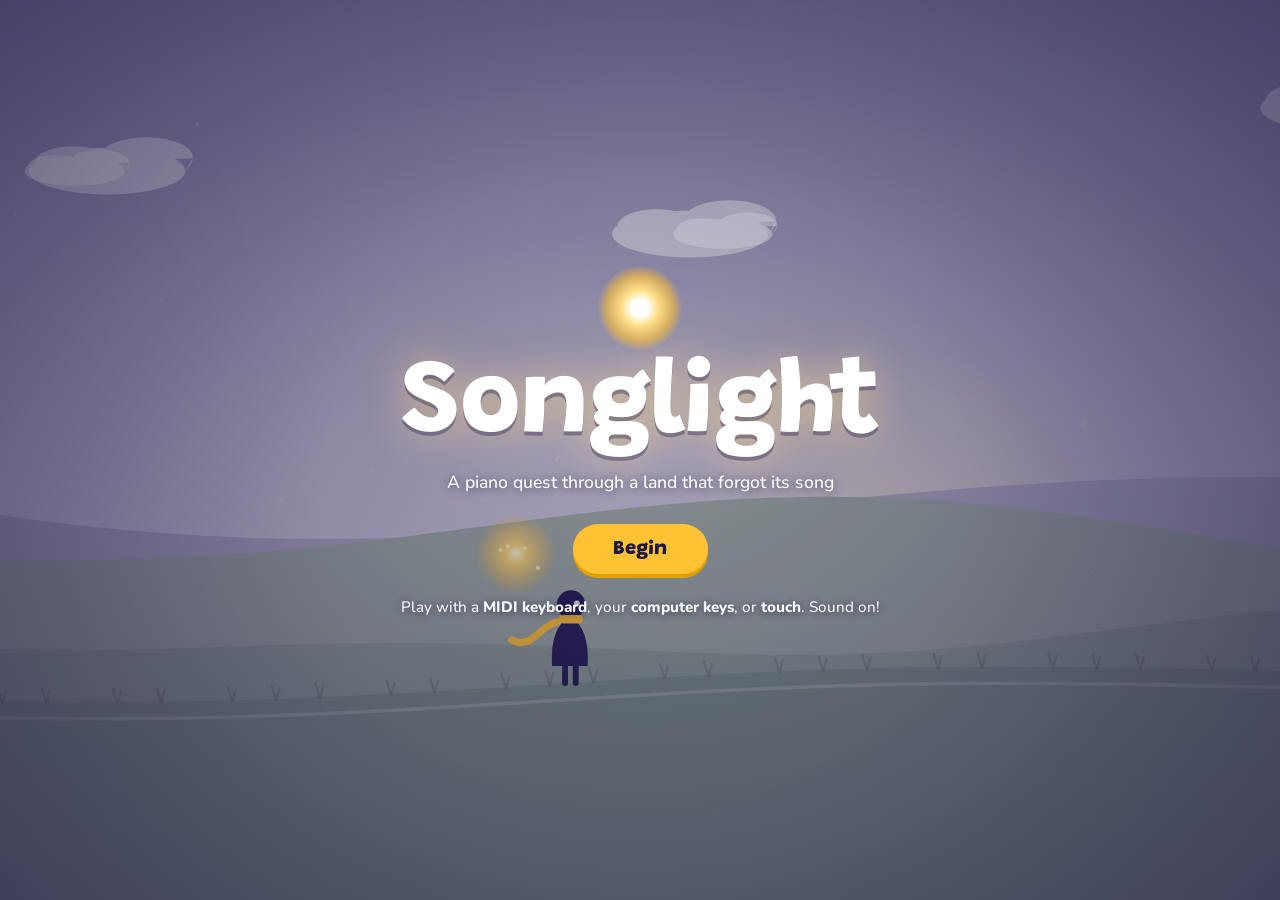
==== index.html @ ca445609 "Songlight prototype: Realm 1 and first four lessons of Realm 2 Recovered from the published artifact" ====
<!doctype html>
<html lang="en">
<meta charset="utf-8">
<meta name="viewport" content="width=device-width, initial-scale=1, viewport-fit=cover">
<title>Songlight</title>
<meta name="description" content="A piano adventure: explore a silent land and wake it up, one song at a time.">
<link rel="preconnect" href="https://fonts.googleapis.com">
<link rel="preconnect" href="https://fonts.gstatic.com" crossorigin>
<link rel="stylesheet" href="https://fonts.googleapis.com/css2?family=Grandstander:wght@600;700;800&family=Nunito:wght@500;700;800&family=Noto+Music&display=swap">
<link rel="stylesheet" href="style.css">

<canvas id="world" aria-label="The world of Songlight. Walk with the arrow keys, or low and high piano keys."></canvas>

<div class="hud" hidden>
  <div class="hud-left">
    <p class="realm-level"></p>
    <p class="realm-name"></p>
    <div class="progress-dots" aria-label="Places awakened"></div>
    <button class="clue-chip" title="Hear the clue again"></button>
  </div>
  <div class="hud-right">
    <button class="icon-btn" id="btn-map" aria-label="World map" title="World map">
      <svg viewBox="0 0 24 24" aria-hidden="true"><path d="M9 4 3 6v14l6-2 6 2 6-2V4l-6 2-6-2Zm0 0v14m6-12v14" fill="none" stroke="currentColor" stroke-width="2" stroke-linejoin="round"/></svg>
    </button>
    <button class="icon-btn" id="btn-settings" aria-label="Settings" title="Settings">
      <svg viewBox="0 0 24 24" aria-hidden="true"><path d="M4 7h10M18 7h2M4 17h4M12 17h8" stroke="currentColor" stroke-width="2" stroke-linecap="round"/><circle cx="16" cy="7" r="2.2" fill="none" stroke="currentColor" stroke-width="2"/><circle cx="10" cy="17" r="2.2" fill="none" stroke="currentColor" stroke-width="2"/></svg>
      <span class="midi-dot" aria-hidden="true"></span>
    </button>
  </div>
</div>

<div id="lumo" class="lumo" hidden role="status" aria-live="polite">
  <div class="lumo-orb" aria-hidden="true"></div>
  <div class="lumo-text"><p></p><div class="lumo-actions" hidden></div></div>
  <span class="lumo-more" aria-hidden="true">▸</span>
</div>

<section id="title" class="overlay title">
  <div class="title-inner">
    <div class="title-orb" aria-hidden="true"></div>
    <h1>Songlight</h1>
    <p class="tag">A piano quest through a land that forgot its song</p>
    <button class="btn primary big" id="btn-begin">Begin</button>
    <p class="inputs">Play with a <b>MIDI keyboard</b>, your <b>computer keys</b>, or <b>touch</b>. Sound on!</p>
  </div>
</section>

<section id="lesson" class="overlay lesson" hidden aria-label="Lesson">
  <div class="sheet">
    <header class="l-head">
      <button class="icon-btn l-close" aria-label="Back to the world" title="Back to the world (Esc)">
        <svg viewBox="0 0 24 24" aria-hidden="true"><path d="M15 5l-7 7 7 7" fill="none" stroke="currentColor" stroke-width="2.4" stroke-linecap="round" stroke-linejoin="round"/></svg>
      </button>
      <div class="l-titles"><p class="eyebrow"></p><h2 class="l-title"></h2></div>
      <ol class="l-steps" aria-label="Lesson stages"><li data-s="learn">Learn</li><li data-s="practice">Practice</li><li data-s="perform">Perform</li></ol>
    </header>
    <main class="l-body"></main>
    <footer class="l-piano"><div class="piano" id="lesson-piano"></div></footer>
  </div>
</section>

<section id="map" class="overlay map" hidden aria-label="World map">
  <div class="panel map-panel">
    <header class="panel-head"><h2>The World of Songlight</h2><button class="icon-btn" data-close aria-label="Close map">✕</button></header>
    <div class="map-body">
      <div class="map-art"><svg id="map-svg" viewBox="0 0 1000 540" role="group" aria-label="Realms"></svg></div>
      <div class="realm-card"></div>
    </div>
  </div>
</section>

<section id="settings" class="overlay settings" hidden aria-label="Settings">
  <div class="panel settings-panel">
    <header class="panel-head"><h2>Settings</h2><button class="icon-btn" data-close aria-label="Close settings">✕</button></header>
    <div class="set-group">
      <h3>Piano input</h3>
      <p id="midi-status" class="midi-status">Not connected yet</p>
      <button class="chip-btn" id="set-midi">Look for a MIDI keyboard</button>
      <p class="small">Computer keys: bottom row <kbd>Z</kbd>–<kbd>/</kbd> plays C3–E4, top row <kbd>Q</kbd>–<kbd>]</kbd> plays C4–G5, and the rows above them play the black keys.</p>
    </div>
    <div class="set-group">
      <h3>Keyboard labels</h3>
      <label class="toggle"><input type="checkbox" id="set-letters"> Show note names on white keys</label>
      <label class="toggle"><input type="checkbox" id="set-computer"> Show computer-key letters</label>
    </div>
    <div class="set-group">
      <h3>How strict is a “correct” performance?</h3>
      <div class="radio-row">
        <label><input type="radio" name="strict" value="gentle"> Gentle <span>80% of notes</span></label>
        <label><input type="radio" name="strict" value="standard"> Standard <span>90%, ≤2 slips</span></label>
        <label><input type="radio" name="strict" value="strict"> Strict <span>every note</span></label>
      </div>
    </div>
    <div class="set-group">
      <h3>Volume</h3>
      <input type="range" id="set-volume" min="0" max="100" aria-label="Volume">
    </div>
    <div class="set-group">
      <button class="btn ghost danger" id="set-reset">Start over</button>
    </div>
  </div>
</section>

<script src="js/music.js"></script>
<script src="js/sound.js"></script>
<script src="js/input.js"></script>
<script src="js/piano.js"></script>
<script src="js/notation.js"></script>
<script src="js/engine.js"></script>
<script src="js/reward.js"></script>
<script src="js/curriculum.js"></script>
<script src="js/world.js"></script>
<script src="js/lesson.js"></script>
<script src="js/game.js"></script>
</html>
---- style.css ----
/* Songlight commits to one look: a bright storybook world at night-blue edges. */
:root {
  --ink: #1c1745;
  --ink-2: #3a3470;
  --muted: #6c6892;
  --paper: #f6f4ff;
  --card: #ffffff;
  --line: #e2ddf6;
  --gold: #ffc233;
  --gold-deep: #e0a100;
  --teal: #14b8a6;
  --coral: #ff5d73;
  --violet: #7b5cff;
  --sky: #3d8bff;
  --display: 'Grandstander', 'Trebuchet MS', system-ui, sans-serif;
  --body: 'Nunito', system-ui, -apple-system, 'Segoe UI', sans-serif, 'Noto Music';
  --music: 'Noto Music', 'Segoe UI Symbol', 'Apple Symbols', serif;
  color-scheme: light;
}

* { box-sizing: border-box; }
[hidden] { display: none !important; }
html, body { height: 100%; }
body {
  margin: 0; overflow: hidden;
  background: #1c1745; color: var(--ink);
  font: 500 16px/1.5 var(--body);
  -webkit-tap-highlight-color: transparent;
}
button { font: inherit; color: inherit; cursor: pointer; }
button:disabled { cursor: not-allowed; }
:focus-visible { outline: 3px solid var(--sky); outline-offset: 2px; }
kbd { font: 700 0.8em var(--body); background: var(--paper); border: 1px solid var(--line); border-bottom-width: 2px; border-radius: 5px; padding: 0 5px; }
b { font-weight: 800; }
.small { font-size: 0.86rem; color: var(--muted); }

#world { position: fixed; inset: 0; width: 100%; height: 100%; display: block; touch-action: none; }

/* ---------- buttons */
.btn {
  border: 0; border-radius: 999px; padding: 0.7em 1.4em;
  font: 800 1rem var(--display); letter-spacing: 0.01em;
  transition: transform 0.12s, box-shadow 0.12s, background 0.2s;
}
.btn.primary { background: var(--gold); color: var(--ink); box-shadow: 0 4px 0 var(--gold-deep); }
.btn.primary:hover:not(:disabled) { transform: translateY(-1px); box-shadow: 0 5px 0 var(--gold-deep); }
.btn.primary:active:not(:disabled) { transform: translateY(3px); box-shadow: 0 1px 0 var(--gold-deep); }
.btn.primary:disabled { background: #e6e2f3; color: #a19cbf; box-shadow: 0 4px 0 #d3cdea; }
.btn.ghost { background: transparent; color: var(--ink-2); box-shadow: inset 0 0 0 2px var(--line); }
.btn.ghost:hover { box-shadow: inset 0 0 0 2px var(--ink-2); }
.btn.big { font-size: 1.25rem; padding: 0.75em 2em; }
.btn.small { font-size: 0.85rem; padding: 0.45em 1em; }
.btn.danger { color: #c2334a; }
.btn.ready { animation: nudge 1.4s ease-in-out infinite; }
.btn.running { background: var(--coral); color: #fff; box-shadow: 0 4px 0 #c2334a; }
@keyframes nudge { 0%, 100% { transform: none; } 50% { transform: translateY(-3px); } }

.icon-btn {
  position: relative; display: grid; place-items: center;
  width: 44px; height: 44px; border-radius: 14px; border: 0;
  background: rgba(28, 23, 69, 0.55); color: #fff; backdrop-filter: blur(6px);
}
.icon-btn svg { width: 22px; height: 22px; }
.icon-btn:hover { background: rgba(28, 23, 69, 0.8); }
.chip-btn {
  border: 0; border-radius: 999px; padding: 0.35em 0.95em;
  background: #ece8ff; color: var(--ink-2); font: 800 0.9rem var(--body);
}
.chip-btn:hover { background: #ddd6ff; }

/* ---------- HUD */
.hud {
  position: fixed; inset: 0 0 auto 0; z-index: 5; pointer-events: none;
  display: flex; justify-content: space-between; align-items: flex-start; gap: 12px;
  padding: calc(14px + env(safe-area-inset-top, 0px)) 16px 0;
}
.hud > * { pointer-events: auto; }
.hud-left { color: #fff; text-shadow: 0 1px 8px rgba(20, 16, 50, 0.45); max-width: min(420px, 70vw); }
.realm-level { margin: 0; font: 800 0.7rem var(--body); letter-spacing: 0.14em; text-transform: uppercase; opacity: 0.85; }
.realm-name { margin: 0; font: 800 clamp(1.2rem, 3vw, 1.6rem)/1.1 var(--display); }
.progress-dots { display: flex; gap: 5px; margin: 8px 0 10px; flex-wrap: wrap; }
.progress-dots span { width: 9px; height: 9px; border-radius: 50%; background: rgba(255, 255, 255, 0.35); }
.progress-dots span.on { background: var(--gold); box-shadow: 0 0 8px var(--gold); }
.clue-chip {
  border: 0; text-align: left; border-radius: 12px; padding: 6px 12px;
  background: rgba(28, 23, 69, 0.45); color: #fff; font: 700 0.85rem/1.35 var(--body);
  backdrop-filter: blur(6px); opacity: 0.8; transition: opacity 0.2s;
}
.clue-chip:hover { opacity: 1; }
.clue-chip span { color: var(--gold); }
.hud-right { display: flex; gap: 8px; }
.midi-dot { position: absolute; right: 7px; top: 7px; width: 8px; height: 8px; border-radius: 50%; background: transparent; }
.midi-dot.ok { background: #5ff0a0; box-shadow: 0 0 6px #5ff0a0; }

/* ---------- Lumo */
.lumo {
  position: fixed; z-index: 6; left: 50%; transform: translateX(-50%);
  bottom: calc(18px + env(safe-area-inset-bottom, 0px));
  width: min(640px, calc(100% - 32px));
  display: flex; gap: 14px; align-items: flex-start;
  padding: 16px 18px; border-radius: 22px;
  background: rgba(255, 255, 255, 0.94); box-shadow: 0 12px 40px rgba(28, 23, 69, 0.3);
  cursor: pointer; transition: opacity 0.6s;
}
.lumo.fade { opacity: 0.35; }
.lumo.fade:hover { opacity: 1; }
.lumo-orb, .orb {
  flex: none; width: 38px; height: 38px; border-radius: 50%;
  background: radial-gradient(circle at 45% 40%, #fff 0 18%, #ffe08a 35%, rgba(255, 194, 51, 0.7) 60%, rgba(255, 194, 51, 0) 72%);
  animation: bob 3s ease-in-out infinite;
}
@keyframes bob { 50% { transform: translateY(-4px) scale(1.05); } }
.lumo-text { flex: 1; min-width: 0; }
.lumo-text p { margin: 0; font-size: 1.05rem; line-height: 1.5; }
.lumo-text p.in { animation: rise 0.45s ease-out; }
@keyframes rise { from { opacity: 0; transform: translateY(6px); } }
.lumo-actions { margin-top: 10px; display: flex; gap: 8px; }
.lumo-more { align-self: flex-end; color: var(--muted); font-size: 1.2rem; visibility: hidden; animation: blink 1s steps(2) infinite; }
.lumo.more .lumo-more { visibility: visible; }
@keyframes blink { 50% { opacity: 0; } }

/* ---------- overlays */
.overlay { position: fixed; inset: 0; z-index: 10; }
.title {
  display: grid; place-items: center; padding: 16px;
  background: radial-gradient(ellipse at 50% 45%, rgba(28, 23, 69, 0.15), rgba(28, 23, 69, 0.55));
}
.title-inner { text-align: center; color: #fff; max-width: 520px; }
.title-orb {
  width: 84px; height: 84px; margin: 0 auto 8px; border-radius: 50%;
  background: radial-gradient(circle, #fff 0 14%, #ffe08a 30%, rgba(255, 194, 51, 0.6) 55%, rgba(255, 194, 51, 0) 72%);
  animation: bob 3s ease-in-out infinite;
}
.title h1 {
  margin: 0; font: 800 clamp(3.2rem, 11vw, 6.5rem)/0.95 var(--display); letter-spacing: -0.01em;
  color: #fff; text-shadow: 0 4px 0 rgba(28, 23, 69, 0.35), 0 0 40px rgba(255, 220, 140, 0.6);
}
.title .tag { margin: 12px 0 28px; font-size: 1.1rem; text-wrap: balance; text-shadow: 0 1px 8px rgba(28, 23, 69, 0.6); }
.title .inputs { margin-top: 22px; font-size: 0.95rem; opacity: 0.95; text-shadow: 0 1px 8px rgba(28, 23, 69, 0.7); }

.lesson { background: rgba(20, 16, 50, 0.5); backdrop-filter: blur(8px); display: flex; padding: 16px; padding-block: max(16px, env(safe-area-inset-top, 0px)) max(16px, env(safe-area-inset-bottom, 0px)); }
.sheet {
  margin: auto; width: min(1120px, 100%); height: 100%; max-height: 900px;
  display: grid; grid-template-rows: auto 1fr auto; overflow: hidden;
  background: var(--paper); border-radius: 28px; box-shadow: 0 30px 80px rgba(0, 0, 0, 0.35);
}
.l-head {
  display: flex; align-items: center; gap: 14px; padding: 14px 18px;
  border-bottom: 1px solid var(--line); background: var(--card);
}
.l-head .icon-btn { background: var(--paper); color: var(--ink); }
.l-head .icon-btn:hover { background: #ece8ff; }
.l-titles { flex: 1; min-width: 0; }
.eyebrow, .kicker { margin: 0; font: 800 0.72rem var(--body); letter-spacing: 0.12em; text-transform: uppercase; color: var(--violet); }
.l-title { margin: 0; font: 800 clamp(1.3rem, 3vw, 1.75rem)/1.15 var(--display); text-wrap: balance; }
.l-steps { display: flex; gap: 4px; margin: 0; padding: 4px; list-style: none; background: var(--paper); border-radius: 999px; }
.l-steps li { padding: 4px 12px; border-radius: 999px; font: 800 0.8rem var(--body); color: var(--muted); }
.l-steps li.on { background: var(--ink); color: #fff; }
.l-body { overflow-y: auto; padding: 20px clamp(16px, 3vw, 32px); min-height: 0; }
.l-piano { padding: 10px 12px 14px; background: linear-gradient(#2a2360, #1c1745); }

/* ---------- piano */
.piano { position: relative; height: clamp(104px, 19vh, 176px); user-select: none; touch-action: none; }
.key { position: absolute; top: 0; display: flex; flex-direction: column; align-items: center; justify-content: flex-end; }
.key.white {
  height: 100%; z-index: 1; padding-bottom: 8px;
  background: linear-gradient(#fff 70%, #f1eefb); border: 1px solid #c9c2e6; border-top: 0;
  border-radius: 0 0 9px 9px; box-shadow: inset 0 -5px 0 #e4dff5;
}
.key.black {
  height: 61%; z-index: 2; padding-bottom: 6px;
  background: linear-gradient(#3b336f, #1f1947); border-radius: 0 0 6px 6px;
  box-shadow: inset 0 -4px 0 #0f0b2b, 0 2px 3px rgba(0, 0, 0, 0.35);
}
.key .lbl { font: 800 clamp(0.55rem, 1.3vw, 0.8rem) var(--body); color: #9c96bd; pointer-events: none; }
.key.middle-c .lbl { color: var(--ink); }
.key.middle-c::after { content: ''; position: absolute; bottom: 3px; width: 5px; height: 5px; border-radius: 50%; background: var(--gold-deep); }
.key .ck { position: absolute; top: 6px; font: 700 0.62rem var(--body); color: #b3add0; pointer-events: none; }
.key.black .ck { color: #8f88c0; }
.key .badge {
  display: none; place-items: center; width: clamp(18px, 2.4vw, 26px); height: clamp(18px, 2.4vw, 26px); margin-bottom: 6px;
  border-radius: 50%; background: var(--fc); color: #fff; font: 800 clamp(0.7rem, 1.4vw, 0.9rem) var(--display); pointer-events: none;
}
.key.hint .badge:not(:empty) { display: grid; }
.key.white.down { background: linear-gradient(#e9e4ff, #ddd6ff); box-shadow: inset 0 -2px 0 #cfc6f5; }
.key.black.down { background: linear-gradient(#5a50a0, #3a3170); box-shadow: inset 0 -1px 0 #0f0b2b; }
.key.white.hint { background: linear-gradient(#fff, color-mix(in srgb, var(--fc) 38%, #fff)); box-shadow: inset 0 0 0 3px var(--fc), inset 0 -5px 0 color-mix(in srgb, var(--fc) 50%, #fff); }
.key.black.hint { background: linear-gradient(color-mix(in srgb, var(--fc) 70%, #1f1947), var(--fc)); box-shadow: 0 0 12px var(--fc); }
.key.hint.lh .badge { border-radius: 7px; }
.key.white.glow { background: linear-gradient(#fff, #ffe7a3); box-shadow: inset 0 0 0 2px var(--gold), inset 0 -5px 0 #ffd66b; }
.key.black.glow { background: linear-gradient(#ffd66b, #e0a100); }
.key.white.glow2 { background: linear-gradient(#fff, #cfe6ff); }
.key.black.glow2 { background: linear-gradient(#ff8fa0, #ff5d73); }
.key.white.glow3 { background: linear-gradient(#fff, #ffd9e8); }
.key.black.glow3 { background: linear-gradient(#5ee0d0, #14b8a6); }
.key.white.found { background: linear-gradient(#fff, #bff3e8); box-shadow: inset 0 0 0 2px var(--teal); }
.key.black.found { background: linear-gradient(#5ee0d0, #14b8a6); }
.key.white.lit { background: linear-gradient(#fff, #cfe0ff); }
.key.black.lit { background: linear-gradient(#7aa9ff, #3d6fd1); }
.key.good { animation: good 0.42s ease-out; }
.key.bad { animation: bad 0.42s ease-out; }
@keyframes good { 0% { box-shadow: 0 0 0 0 rgba(20, 184, 166, 0.9), inset 0 0 0 40px rgba(20, 184, 166, 0.55); } 100% { box-shadow: 0 0 0 14px rgba(20, 184, 166, 0), inset 0 0 0 40px rgba(20, 184, 166, 0); } }
@keyframes bad { 0% { box-shadow: inset 0 0 0 40px rgba(255, 93, 115, 0.6); } 100% { box-shadow: inset 0 0 0 40px rgba(255, 93, 115, 0); } }

/* ---------- teach */
.teach { display: flex; flex-direction: column; gap: 18px; max-width: 760px; margin: 0 auto; min-height: 100%; }
.say-row { display: flex; gap: 14px; align-items: flex-start; }
.say { margin: 0; font: 600 clamp(1.1rem, 2.4vw, 1.4rem)/1.5 var(--body); text-wrap: pretty; }
.say b { color: var(--ink); background: linear-gradient(transparent 60%, #ffe08a 60%); }
.widget { display: flex; flex-direction: column; align-items: center; gap: 14px; flex: 1; justify-content: center; }
.teach-nav { display: flex; align-items: center; justify-content: space-between; gap: 12px; padding-top: 6px; }
.teach-nav .next { margin-left: auto; }
.dots { display: flex; gap: 6px; flex-wrap: wrap; justify-content: center; }
.dots span { width: 8px; height: 8px; border-radius: 50%; background: var(--line); }
.dots .d-done { background: var(--violet); }
.dots .d-now { background: var(--gold); transform: scale(1.35); }
.feedback { margin: 0; min-height: 1.5em; font-weight: 800; color: var(--ink-2); text-align: center; }
.look { margin: 0; color: var(--muted); font-weight: 700; }

.choices { display: flex; flex-wrap: wrap; gap: 10px; justify-content: center; }
.choice {
  min-width: 120px; padding: 14px 22px; border-radius: 18px; border: 0;
  background: var(--card); box-shadow: inset 0 0 0 2px var(--line), 0 3px 0 var(--line);
  font: 800 1.15rem var(--display); transition: transform 0.12s;
}
.choice:hover:not(:disabled) { transform: translateY(-2px); box-shadow: inset 0 0 0 2px var(--violet), 0 3px 0 var(--line); }
.choice.right { background: #d8f7f1; box-shadow: inset 0 0 0 3px var(--teal); color: #0b6b60; }
.choice.wrong { background: #ffe3e7; color: #b23a4d; animation: shake 0.35s; }
.choice:disabled:not(.right) { opacity: 0.55; }
@keyframes shake { 25% { transform: translateX(-5px); } 75% { transform: translateX(5px); } }

.pips { display: flex; gap: 8px; justify-content: center; }
.pip { width: 14px; height: 14px; border-radius: 50%; background: var(--line); transition: background 0.3s, box-shadow 0.3s; }
.pip.on { background: var(--gold); box-shadow: 0 0 10px var(--gold); }
.pips.big .pip { width: 20px; height: 20px; }

.targets { display: flex; flex-wrap: wrap; gap: 8px; justify-content: center; }
.tchip { min-width: 44px; padding: 6px 10px; text-align: center; border-radius: 12px; background: var(--card); box-shadow: inset 0 0 0 2px var(--line); font: 800 1.1rem var(--display); color: var(--muted); }
.tchip.got { background: #d8f7f1; box-shadow: inset 0 0 0 2px var(--teal); color: #0b6b60; }

.hands { display: flex; gap: clamp(12px, 5vw, 48px); justify-content: center; flex-wrap: wrap; }
.hands figure { margin: 0; text-align: center; }
.hands svg { width: clamp(130px, 22vw, 190px); height: auto; }
.hands .palm { fill: #ffd9c2; stroke: #e9b597; stroke-width: 2; }
.hands .fnum { fill: #fff; font: 800 15px var(--display); }
.hands figcaption { font: 800 0.95rem var(--display); color: var(--muted); }

.lowhigh, .legend { display: flex; gap: 12px; flex-wrap: wrap; justify-content: center; }
.lg { padding: 6px 14px; border-radius: 999px; font-weight: 800; }
.lg2 { background: #ffe3e7; color: #b23a4d; }
.lg3 { background: #d8f7f1; color: #0b6b60; }
.alphabet { display: flex; gap: 6px; flex-wrap: wrap; justify-content: center; }
.alphabet span { width: 48px; height: 56px; display: grid; place-items: center; border-radius: 14px; background: var(--card); box-shadow: inset 0 0 0 2px var(--line); font: 800 1.6rem var(--display); }
.alphabet .again { background: transparent; box-shadow: none; color: var(--muted); }

.values { display: flex; gap: 12px; flex-wrap: wrap; justify-content: center; }
.value {
  display: flex; flex-direction: column; align-items: center; gap: 2px; width: 150px; padding: 12px;
  border: 0; border-radius: 20px; background: var(--card); box-shadow: inset 0 0 0 2px var(--line), 0 3px 0 var(--line);
}
.value .glyph { font: 2.8rem/1.1 var(--music); height: 1.3em; }
.value b { font: 800 1rem var(--display); }
.value span:not(.glyph) { color: var(--muted); font-weight: 700; font-size: 0.9rem; }
.value em { font-style: normal; color: var(--violet); font-weight: 800; }
.value.playing { animation: pop 0.5s; }
@keyframes pop { 40% { transform: scale(1.06); box-shadow: inset 0 0 0 3px var(--gold), 0 3px 0 var(--line); } }

.timesig { display: flex; gap: 22px; align-items: center; }
.ts-num { display: flex; flex-direction: column; font: 800 3.4rem/0.9 var(--display); text-align: center; color: var(--ink); }
.ts-key p { margin: 0 0 8px; font-size: 1.05rem; }

.snippet { display: flex; flex-direction: column; align-items: center; gap: 8px; width: 100%; }
.score.mini { width: 100%; max-width: 640px; background: var(--card); border-radius: 18px; padding: 8px 12px; box-shadow: inset 0 0 0 2px var(--line); }
.read { display: flex; flex-direction: column; align-items: center; gap: 12px; }
.read-score { width: 280px !important; display: flex; justify-content: center; }
.rhythm { position: relative; display: flex; flex-direction: column; align-items: center; gap: 12px; width: 100%; }
.rh-row { display: flex; gap: 14px; align-items: center; }
.pad {
  width: 96px; height: 96px; border-radius: 50%; border: 0;
  background: radial-gradient(circle at 40% 35%, #a58dff, var(--violet)); color: #fff;
  font: 800 1.1rem var(--display); box-shadow: 0 6px 0 #5a3fd1; touch-action: manipulation;
}
.pad:active { transform: translateY(4px); box-shadow: 0 2px 0 #5a3fd1; }
.dyn-row { display: flex; gap: 12px; }
.dchip { padding: 8px 18px; border-radius: 14px; background: var(--card); box-shadow: inset 0 0 0 2px var(--line); font: 800 1.1rem var(--display); }
.dchip i { font-family: Georgia, serif; font-size: 1.3em; }
.dchip.got { background: #d8f7f1; box-shadow: inset 0 0 0 2px var(--teal); }
.vel { width: min(320px, 80%); height: 12px; border-radius: 999px; background: var(--line); overflow: hidden; }
.vel span { display: block; height: 100%; width: 0; background: linear-gradient(90deg, var(--teal), var(--gold), var(--coral)); transition: width 0.15s; }

/* ---------- practice */
.practice { display: flex; flex-direction: column; gap: 14px; }
.p-top { display: flex; gap: 16px; align-items: center; justify-content: space-between; flex-wrap: wrap; }
.song-meta h3 { margin: 2px 0; font: 800 clamp(1.4rem, 3.2vw, 2rem)/1.1 var(--display); }
.song-meta .meta { margin: 0; color: var(--muted); font-weight: 700; }
.reward-box { display: flex; align-items: center; gap: 12px; padding: 8px 16px 8px 8px; border-radius: 20px; background: linear-gradient(135deg, #2a2360, #3b2f86); color: #fff; max-width: 420px; }
.reward { width: 120px; height: 88px; flex: none; }
.reward-text p { margin: 6px 0 0; font-size: 0.85rem; line-height: 1.35; opacity: 0.9; }
.reward-text .pips { justify-content: flex-start; }
.reward-text .pip { background: rgba(255, 255, 255, 0.2); }
.reward-text .pip.on { background: var(--gold); }

.modes { display: flex; gap: 6px; padding: 5px; background: var(--card); border-radius: 18px; box-shadow: inset 0 0 0 2px var(--line); flex-wrap: wrap; }
.modes button { flex: 1 1 auto; border: 0; border-radius: 13px; padding: 9px 12px; background: transparent; font: 800 0.95rem var(--display); color: var(--ink-2); }
.modes button:hover { background: var(--paper); }
.modes button.on { background: var(--ink); color: #fff; }
.modes .perform-tab.on { background: linear-gradient(135deg, var(--violet), var(--coral)); }
.modes .locked { opacity: 0.5; }
.opts { display: flex; gap: 12px 18px; align-items: center; flex-wrap: wrap; }
.seg { display: flex; background: var(--card); border-radius: 12px; box-shadow: inset 0 0 0 2px var(--line); padding: 3px; }
.seg button { border: 0; background: transparent; padding: 5px 12px; border-radius: 9px; font: 800 0.85rem var(--body); color: var(--muted); }
.seg button.on { background: #ece8ff; color: var(--ink); }
.tempo { display: flex; align-items: center; gap: 8px; font-weight: 800; color: var(--ink-2); }
.tempo output { min-width: 3ch; font-variant-numeric: tabular-nums; }
.mode-help { margin: 0; color: var(--muted); font-weight: 700; flex: 1 1 260px; }

.score-wrap { position: relative; background: var(--card); border-radius: 22px; box-shadow: inset 0 0 0 2px var(--line); min-height: 160px; }
.score-wrap > .score { max-height: 44vh; overflow-y: auto; padding: 10px 14px; }
.countin {
  position: absolute; inset: 0; display: grid; place-items: center; pointer-events: none;
  font: 800 5rem var(--display); color: var(--violet); opacity: 0; text-shadow: 0 4px 0 #fff;
}
.countin.on { opacity: 0.85; animation: pop 0.3s; }
.rhythm .countin { font-size: 3.4rem; }
.result { position: absolute; inset: 0; display: grid; place-items: center; padding: 12px; background: rgba(246, 244, 255, 0.86); backdrop-filter: blur(3px); border-radius: 22px; }
.card { max-width: 460px; text-align: center; background: var(--card); border-radius: 22px; padding: 20px 24px; box-shadow: 0 12px 40px rgba(28, 23, 69, 0.18); animation: rise 0.35s ease-out; }
.card h3 { margin: 0 0 6px; font: 800 1.7rem var(--display); }
.card p { margin: 0 0 8px; }
.card .tip { color: var(--muted); font-weight: 700; }
.card .row { display: flex; gap: 10px; justify-content: center; margin-top: 12px; flex-wrap: wrap; }
.card.pass h3 { color: #0b8a7c; }
.card.fail h3 { color: var(--ink-2); }
.card.celebrate { background: linear-gradient(160deg, #fff7d9, #fff); box-shadow: 0 0 0 3px var(--gold), 0 20px 60px rgba(255, 194, 51, 0.45); }
.card.celebrate h3 { font-size: 2.2rem; color: var(--ink); }
.p-actions { display: flex; align-items: center; gap: 14px; flex-wrap: wrap; }
.status { margin: 0; font-weight: 700; color: var(--ink-2); }

/* ---------- notation */
.score-svg { display: block; overflow: visible; }
.score-svg .sl { stroke: #b9b2da; stroke-width: 1.1; }
.score-svg .bl { stroke: #6c6892; stroke-width: 1.4; }
.score-svg .bl-thick, .score-svg .rdot { fill: #3a3470; }
.score-svg .midline { stroke: #e2ddf6; stroke-width: 2; stroke-dasharray: 2 6; stroke-linecap: round; }
.score-svg .ledger { stroke: #6c6892; stroke-width: 1.4; }
.score-svg .clef { fill: #3a3470; font-family: var(--music); }
.score-svg .ts { fill: var(--ink); font-family: var(--display); font-weight: 800; }
.score-svg .head { fill: var(--ink); stroke: var(--ink); stroke-width: 1.4; transition: fill 0.15s, stroke 0.15s; }
.score-svg .head.hollow { fill: #fff; stroke-width: 2.2; }
.score-svg.is-prestaff .head.hollow { stroke-width: 2.6; }
.score-svg .stem, .score-svg .flag, .score-svg .restq { stroke: var(--ink); stroke-width: 1.6; fill: none; }
.score-svg .beam, .score-svg .dot, .score-svg .restg { fill: var(--ink); }
.score-svg .acc { fill: var(--ink); font-family: var(--music); }
.score-svg .finger { font: 800 1em var(--display); }
.score-svg .dyn { fill: var(--ink-2); font: italic 800 1em Georgia, 'Times New Roman', serif; }
.score-svg .inlbl { fill: var(--ink); font-family: var(--display); font-weight: 800; pointer-events: none; }
.score-svg .inlbl.onfill { fill: #fff; }
.score-svg .cursor { fill: var(--gold); fill-opacity: 0.28; transition: x 0.08s linear; }
.note.now .head { fill: var(--gold); stroke: var(--gold-deep); }
.note.now .head.hollow { fill: #fff3c4; }
.note.hit .head { fill: var(--teal); stroke: var(--teal); }
.note.hit .head.hollow { fill: #d8f7f1; }
.note.hit .inlbl.onfill { fill: #fff; }
.note.miss .head { fill: var(--coral); stroke: var(--coral); }
.note.miss .head.hollow { fill: #ffe3e7; }

/* ---------- panels: map & settings */
.map, .settings { display: grid; place-items: center; padding: 16px; background: rgba(20, 16, 50, 0.55); backdrop-filter: blur(8px); overflow-y: auto; }
.panel { width: min(1080px, 100%); max-height: calc(100vh - 32px); overflow-y: auto; background: var(--paper); border-radius: 28px; padding: 18px clamp(16px, 3vw, 28px) 24px; box-shadow: 0 30px 80px rgba(0, 0, 0, 0.35); }
.settings-panel { width: min(560px, 100%); }
.panel-head { display: flex; align-items: center; justify-content: space-between; gap: 12px; margin-bottom: 12px; }
.panel-head h2 { margin: 0; font: 800 clamp(1.3rem, 3vw, 1.7rem) var(--display); }
.panel-head .icon-btn { background: var(--card); color: var(--ink); box-shadow: inset 0 0 0 2px var(--line); }
.map-body { display: grid; grid-template-columns: minmax(0, 1.7fr) minmax(260px, 1fr); gap: 18px; align-items: start; }
@media (max-width: 760px) { .map-body { grid-template-columns: 1fr; } }
.map-art svg { width: 100%; height: auto; display: block; }
.isle { cursor: pointer; transition: transform 0.2s; transform-box: fill-box; transform-origin: center; }
.isle.locked { cursor: pointer; }
.isle:hover, .isle.sel { transform: scale(1.04); }
.isle.sel > path:nth-child(2) { stroke: var(--gold); stroke-width: 5; }
.isle-name { fill: #fff; font: 800 22px var(--display); paint-order: stroke; stroke: rgba(28, 23, 69, 0.55); stroke-width: 5px; }
.isle-sub { fill: #fff; font: 800 14px var(--body); opacity: 0.9; paint-order: stroke; stroke: rgba(28, 23, 69, 0.45); stroke-width: 4px; }
.realm-card { background: var(--card); border-radius: 22px; padding: 18px; box-shadow: inset 0 0 0 2px var(--line); }
.realm-card h3 { margin: 2px 0 10px; font: 800 1.5rem var(--display); }
.realm-card p { margin: 0 0 10px; }
.lesson-list { list-style: none; margin: 0 0 14px; padding: 0; display: flex; flex-direction: column; gap: 4px; }
.lesson-list li { display: grid; grid-template-columns: 22px 1fr auto; column-gap: 8px; align-items: center; padding: 6px 8px; border-radius: 12px; }
.lesson-list li.cur { background: #fff3c4; }
.ll-mark { font-weight: 800; color: var(--teal); text-align: center; }
.cur .ll-mark { color: var(--gold-deep); }
.later .ll-mark, .later .ll-title { color: #b3add0; }
.ll-title { font: 800 0.98rem var(--display); }
.ll-concept { grid-column: 2; font-size: 0.8rem; color: var(--muted); }
.lesson-list .chip-btn { grid-row: 1 / span 2; grid-column: 3; }

.set-group { padding: 14px 0; border-top: 1px solid var(--line); display: flex; flex-direction: column; gap: 8px; align-items: flex-start; }
.set-group h3 { margin: 0; font: 800 1rem var(--display); }
.set-group p { margin: 0; }
.midi-status { font-weight: 800; color: var(--muted); }
.midi-status.ok { color: #0b8a7c; }
.toggle { display: flex; gap: 10px; align-items: center; font-weight: 700; }
.toggle input { width: 20px; height: 20px; accent-color: var(--violet); }
.radio-row { display: flex; gap: 8px; flex-wrap: wrap; }
.radio-row label { display: flex; flex-direction: column; padding: 8px 14px; border-radius: 14px; background: var(--card); box-shadow: inset 0 0 0 2px var(--line); font-weight: 800; cursor: pointer; }
.radio-row label:has(input:checked) { box-shadow: inset 0 0 0 3px var(--violet); }
.radio-row input { position: absolute; opacity: 0; }
.radio-row span { font-size: 0.8rem; color: var(--muted); font-weight: 700; }
#set-volume { width: min(320px, 100%); accent-color: var(--violet); }

/* ---------- small screens */
@media (max-width: 640px) {
  .lesson { padding: 0; }
  .sheet { border-radius: 0; max-height: none; }
  .l-steps { display: none; }
  .reward-box { width: 100%; max-width: none; }
  .reward { width: 96px; height: 72px; }
  .choice { min-width: 96px; padding: 12px 16px; }
  .score-wrap > .score { max-height: 38vh; }
}
@media (prefers-reduced-motion: reduce) {
  *, *::before, *::after { animation-duration: 0.01ms !important; animation-iteration-count: 1 !important; transition: none !important; }
}
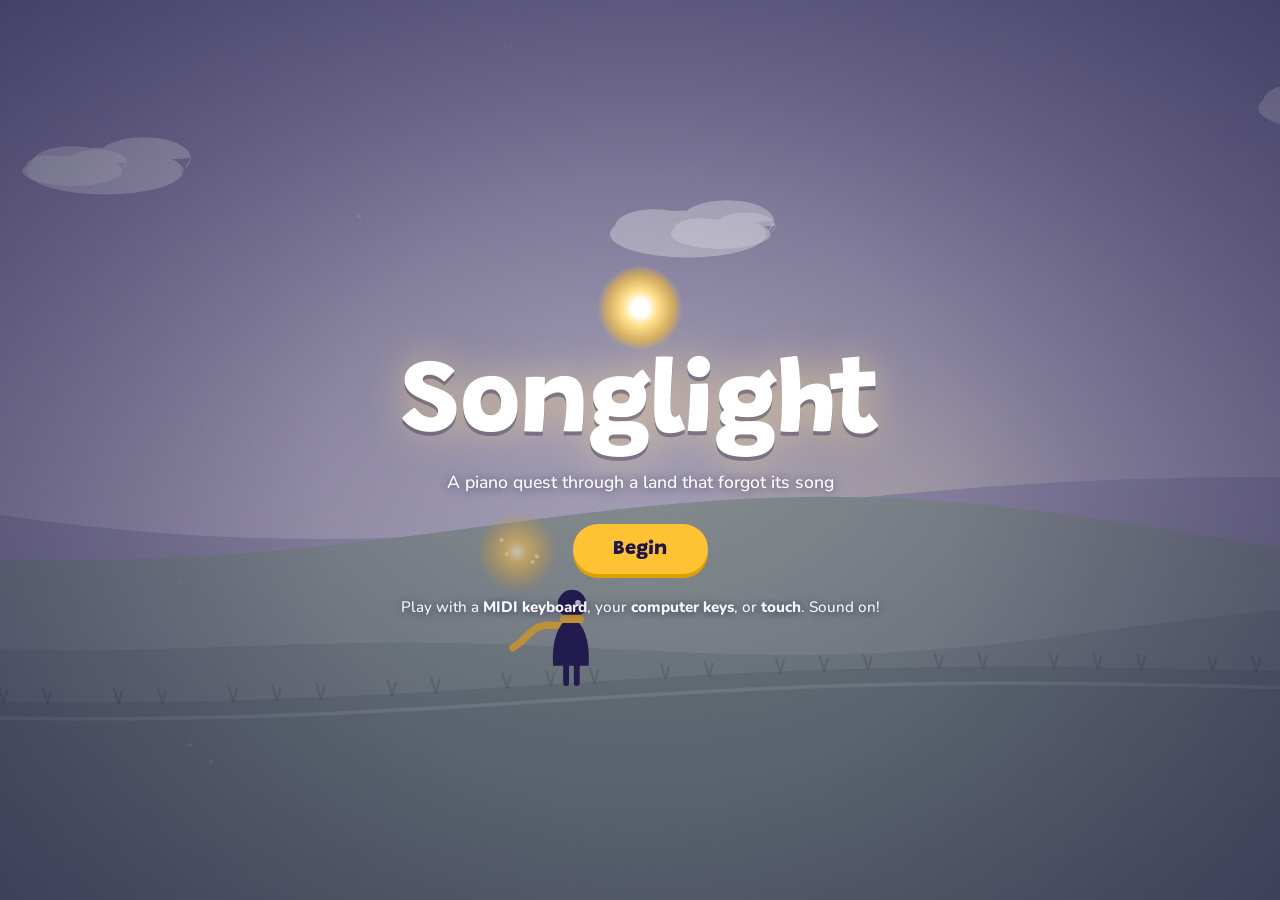
==== commit e101c21b: "Build the Crystal Caverns (Level 2): scales, dotted quarters, pickups, I-IV-V7, pedal Seven lessons:" ====
--- a/index.html
+++ b/index.html
@@ -76,7 +76,7 @@
       <h3>Piano input</h3>
       <p id="midi-status" class="midi-status">Not connected yet</p>
       <button class="chip-btn" id="set-midi">Look for a MIDI keyboard</button>
-      <p class="small">Computer keys: bottom row <kbd>Z</kbd>–<kbd>/</kbd> plays C3–E4, top row <kbd>Q</kbd>–<kbd>]</kbd> plays C4–G5, and the rows above them play the black keys.</p>
+      <p class="small">Computer keys: bottom row <kbd>Z</kbd>–<kbd>/</kbd> plays C3–E4, top row <kbd>Q</kbd>–<kbd>]</kbd> plays C4–G5, and the rows above them play the black keys. Hold <kbd>Shift</kbd> for the damper pedal.</p>
     </div>
     <div class="set-group">
       <h3>Keyboard labels</h3>
--- a/style.css
+++ b/style.css
@@ -352,6 +352,9 @@
 .score-svg .acc { fill: var(--ink); font-family: var(--music); }
 .score-svg .finger { font: 800 1em var(--display); }
 .score-svg .dyn { fill: var(--ink-2); font: italic 800 1em Georgia, 'Times New Roman', serif; }
+.score-svg .tie, .score-svg .slur { fill: var(--ink); stroke: var(--ink); stroke-width: 0.6; }
+.score-svg .slur { fill: var(--ink-2); stroke: var(--ink-2); }
+.score-svg .hairpin { fill: none; stroke: var(--ink-2); stroke-width: 1.6; stroke-linecap: round; }
 .score-svg .inlbl { fill: var(--ink); font-family: var(--display); font-weight: 800; pointer-events: none; }
 .score-svg .inlbl.onfill { fill: #fff; }
 .score-svg .cursor { fill: var(--gold); fill-opacity: 0.28; transition: x 0.08s linear; }
@@ -419,3 +422,4 @@
 @media (prefers-reduced-motion: reduce) {
   *, *::before, *::after { animation-duration: 0.01ms !important; animation-iteration-count: 1 !important; transition: none !important; }
 }
+.score-svg .pedal { fill: none; stroke: var(--ink-2); stroke-width: 1.6; stroke-linejoin: round; }
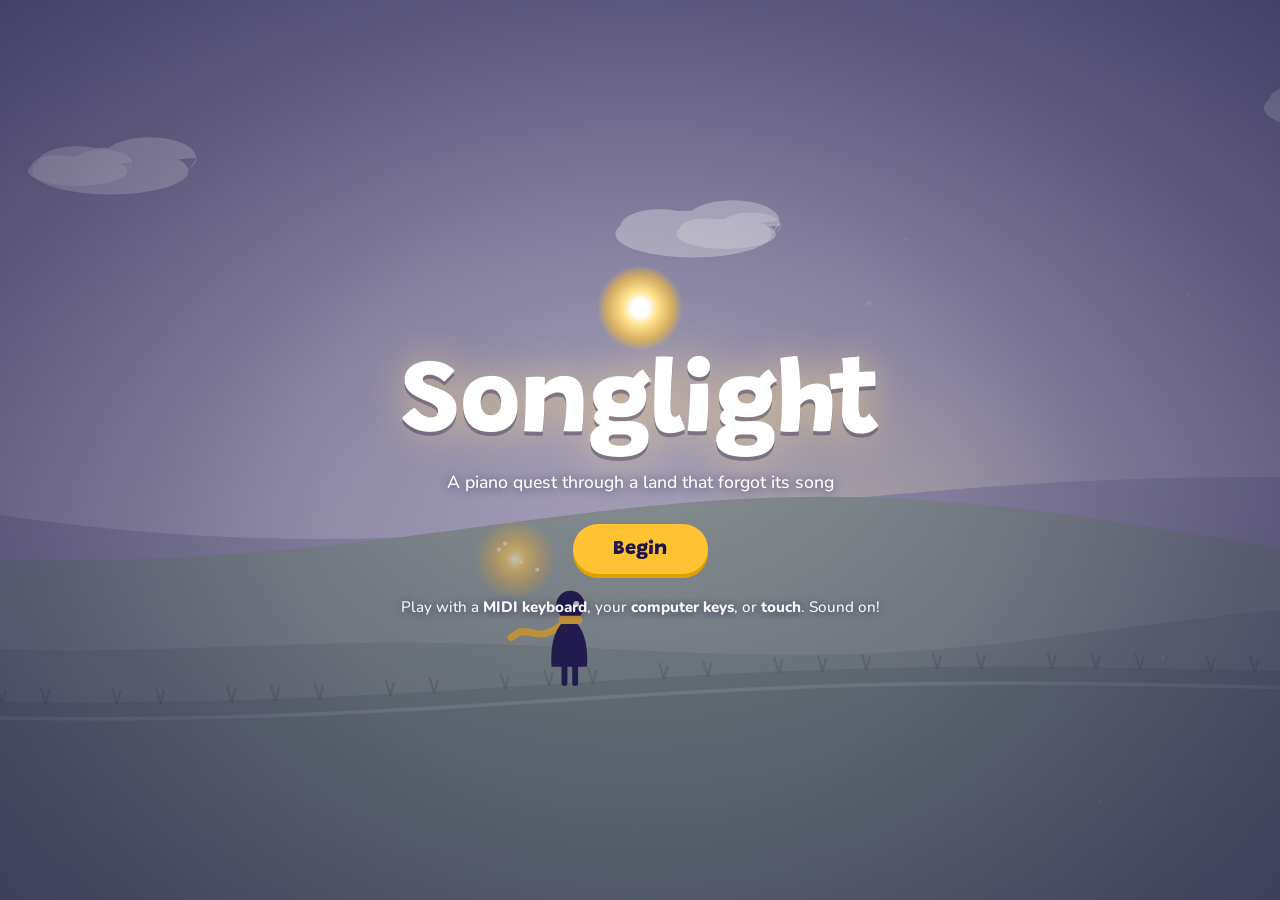
==== commit 6ae4707b: "Harden MIDI input, add acoustic piano listening, and a one-file download MIDI: releases notes when a" ====
--- a/index.html
+++ b/index.html
@@ -79,6 +79,16 @@
       <p class="small">Computer keys: bottom row <kbd>Z</kbd>–<kbd>/</kbd> plays C3–E4, top row <kbd>Q</kbd>–<kbd>]</kbd> plays C4–G5, and the rows above them play the black keys. Hold <kbd>Shift</kbd> for the damper pedal.</p>
     </div>
     <div class="set-group">
+      <h3>Acoustic piano (microphone)</h3>
+      <p id="mic-status" class="midi-status">Off</p>
+      <div class="mic-row">
+        <button class="chip-btn" id="set-mic">Listen with the microphone</button>
+        <div class="mic-meter" aria-hidden="true"><span></span></div>
+        <span class="mic-heard" aria-live="polite"></span>
+      </div>
+      <p class="small">Put your device near the piano and wear <b>headphones</b>, so the microphone only hears your playing. It follows one note at a time, so it scores the <b>melody</b> and trusts you with the chords.</p>
+    </div>
+    <div class="set-group">
       <h3>Keyboard labels</h3>
       <label class="toggle"><input type="checkbox" id="set-letters"> Show note names on white keys</label>
       <label class="toggle"><input type="checkbox" id="set-computer"> Show computer-key letters</label>
@@ -104,6 +114,7 @@
 <script src="js/music.js"></script>
 <script src="js/sound.js"></script>
 <script src="js/input.js"></script>
+<script src="js/mic.js"></script>
 <script src="js/piano.js"></script>
 <script src="js/notation.js"></script>
 <script src="js/engine.js"></script>
--- a/style.css
+++ b/style.css
@@ -423,3 +423,9 @@
   *, *::before, *::after { animation-duration: 0.01ms !important; animation-iteration-count: 1 !important; transition: none !important; }
 }
 .score-svg .pedal { fill: none; stroke: var(--ink-2); stroke-width: 1.6; stroke-linejoin: round; }
+.score-svg .tuplet { fill: var(--ink-2); font: italic 800 1em Georgia, 'Times New Roman', serif; }
+.score-svg .trill { fill: var(--ink); font: italic 800 1em Georgia, 'Times New Roman', serif; }
+.mic-row { display: flex; align-items: center; gap: 12px; flex-wrap: wrap; }
+.mic-meter { flex: 1 1 120px; height: 10px; border-radius: 6px; background: rgba(60, 50, 120, 0.12); overflow: hidden; min-width: 100px; }
+.mic-meter span { display: block; height: 100%; width: 0; background: linear-gradient(90deg, #19c3b3, #ffc233); transition: width 60ms linear; }
+.mic-heard { font-weight: 800; color: #0b8a7c; min-width: 6em; }
